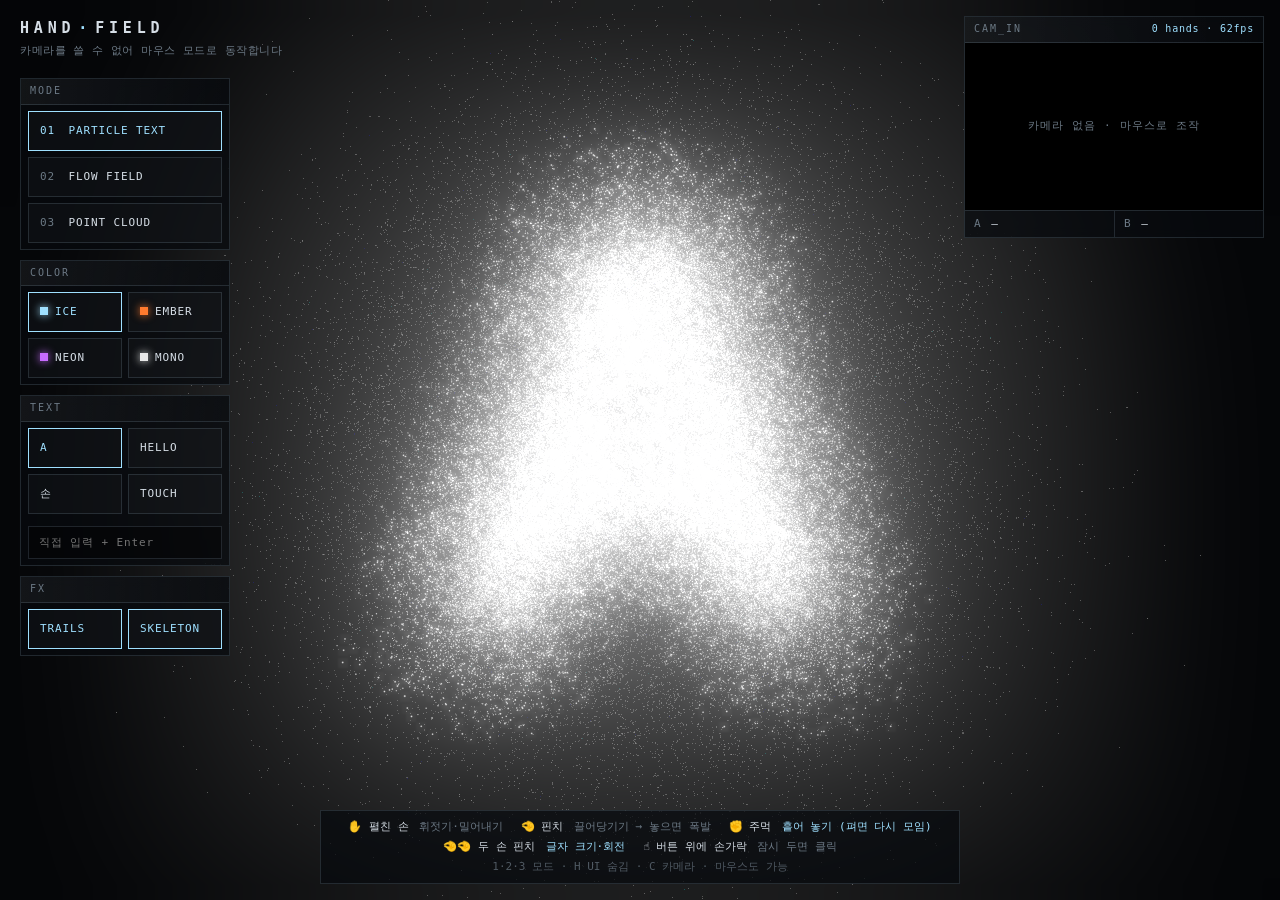
==== index.html @ bd74d1dc "first commit" ====
<!doctype html>
<html lang="ko">
<head>
<meta charset="utf-8">
<meta name="viewport" content="width=device-width, initial-scale=1">
<title>Hand Field</title>
<link rel="stylesheet" href="style.css">
<script type="importmap">
{ "imports": {
    "three": "./vendor/three/three.module.js",
    "three/addons/": "./vendor/three/addons/"
} }
</script>
</head>
<body>
  <div id="stage"></div>
  <canvas id="fx"></canvas>

  <!-- 좌상단: 타이틀 -->
  <header class="hud tl">
    <div class="title">HAND<span>·</span>FIELD</div>
    <div class="sub" id="status">booting…</div>
  </header>

  <!-- 좌측: 손으로 누를 수 있는 컨트롤 (손가락을 올려두면 채워지며 클릭, 또는 핀치로 즉시 클릭) -->
  <nav class="hud left">
    <section class="node">
      <div class="node-h">MODE</div>
      <button class="hbtn" data-mode="text"><b>01</b> PARTICLE TEXT</button>
      <button class="hbtn" data-mode="flow"><b>02</b> FLOW FIELD</button>
      <button class="hbtn" data-mode="cloud"><b>03</b> POINT CLOUD</button>
    </section>
    <section class="node">
      <div class="node-h">COLOR</div>
      <div class="row">
        <button class="hbtn sw" data-pal="ice"><i style="--c:#9fe0ff"></i>ICE</button>
        <button class="hbtn sw" data-pal="ember"><i style="--c:#ff7a2e"></i>EMBER</button>
      </div>
      <div class="row">
        <button class="hbtn sw" data-pal="neon"><i style="--c:#c86bff"></i>NEON</button>
        <button class="hbtn sw" data-pal="mono"><i style="--c:#e8e8e8"></i>MONO</button>
      </div>
    </section>
    <section class="node" id="textNode">
      <div class="node-h">TEXT</div>
      <div class="row">
        <button class="hbtn" data-text="A">A</button>
        <button class="hbtn" data-text="HELLO">HELLO</button>
      </div>
      <div class="row">
        <button class="hbtn" data-text="손">손</button>
        <button class="hbtn" data-text="TOUCH">TOUCH</button>
      </div>
      <input id="txt" maxlength="12" placeholder="직접 입력 + Enter" spellcheck="false">
    </section>
    <section class="node">
      <div class="node-h">FX</div>
      <div class="row">
        <button class="hbtn" data-toggle="trails">TRAILS</button>
        <button class="hbtn" data-toggle="skel">SKELETON</button>
      </div>
    </section>
  </nav>

  <!-- 우상단: 카메라 미리보기 + 손 인식 -->
  <aside class="hud tr" id="cam">
    <div class="node-h"><span>CAM_IN</span><span id="camInfo">— hands</span></div>
    <div class="cam-view" id="camView">
      <video id="vid" playsinline muted></video>
      <canvas id="camFx"></canvas>
      <div class="cam-empty" id="camEmpty">카메라 대기 중</div>
    </div>
    <div class="cam-foot" id="camFoot">
      <div>A <span>—</span></div>
      <div>B <span>—</span></div>
    </div>
  </aside>

  <!-- 하단: 제스처 안내 -->
  <footer class="hud bottom">
    <span><b>✋ 펼친 손</b> 휘젓기·밀어내기</span>
    <span><b>🤏 핀치</b> 끌어당기기 → 놓으면 폭발</span>
    <span><b>✊ 주먹</b> <em id="fistHint">흩어 놓기</em></span>
    <span><b>🤏🤏 두 손 핀치</b> <em id="twoHint">크기·회전</em></span>
    <span><b>☝ 버튼 위에 손가락</b> 잠시 두면 클릭</span>
    <span class="keys">1·2·3 모드 · H UI 숨김 · C 카메라 · 마우스도 가능</span>
  </footer>

  <script type="module" src="main.js"></script>
</body>
</html>
---- style.css ----
:root {
  --bg: #040507;
  --fg: #d6dee6;
  --dim: #6c7985;
  --line: rgba(170, 200, 225, .16);
  --panel: rgba(8, 11, 15, .72);
  --acc: #9fe0ff;
}
* { box-sizing: border-box; }
html, body {
  margin: 0; height: 100%; overflow: hidden;
  background: var(--bg); color: var(--fg);
  font: 11px/1.45 ui-monospace, "Cascadia Mono", Consolas, "Malgun Gothic", monospace;
  -webkit-font-smoothing: antialiased;
}
#stage, #fx { position: fixed; inset: 0; }
#stage canvas { display: block; }
#fx { pointer-events: none; z-index: 20; }
.hud { position: fixed; z-index: 10; transition: opacity .3s; }
body.noui .hud:not(#cam) { opacity: 0; pointer-events: none; }
body.nocam #cam { opacity: 0; pointer-events: none; }

/* 타이틀 */
.tl { top: 18px; left: 20px; }
.title { font-size: 15px; letter-spacing: .32em; font-weight: 700; }
.title span { color: var(--acc); margin: 0 .2em; }
.sub { color: var(--dim); margin-top: 3px; letter-spacing: .05em; }

/* TouchDesigner 노드 느낌 패널 */
.node { background: var(--panel); border: 1px solid var(--line); margin-bottom: 10px; backdrop-filter: blur(6px); }
.node-h {
  display: flex; justify-content: space-between; gap: 8px;
  padding: 5px 9px; border-bottom: 1px solid var(--line);
  color: var(--dim); letter-spacing: .2em; font-size: 10px;
  background: linear-gradient(90deg, rgba(255,255,255,.05), transparent);
}
.node > .hbtn, .node > .row, .node > input { margin: 6px 7px; }
.node > .row { display: flex; gap: 6px; }
.node > .row .hbtn { flex: 1; margin: 0; }

.left { top: 78px; left: 20px; width: 210px; }
.hbtn {
  --dwell: 0;
  position: relative; overflow: hidden; display: block; width: calc(100% - 14px);
  min-height: 40px; padding: 8px 11px; text-align: left;
  background: rgba(255,255,255,.025); border: 1px solid var(--line); color: var(--fg);
  font: inherit; letter-spacing: .08em; cursor: pointer;
  transition: border-color .15s, color .15s, background .15s;
}
.hbtn b { color: var(--dim); font-weight: 400; margin-right: 6px; }
.hbtn::before {
  content: ""; position: absolute; left: 0; top: 0; bottom: 0;
  width: calc(var(--dwell) * 100%); background: var(--acc); opacity: .28; pointer-events: none;
}
.hbtn:hover, .hbtn.hhover { border-color: rgba(255,255,255,.7); background: rgba(255,255,255,.06); }
.hbtn.on { border-color: var(--acc); color: var(--acc); }
.hbtn.on b { color: var(--acc); }
.hbtn.flash { animation: flash .45s ease-out; }
@keyframes flash { from { background: var(--acc); color: #000; } to { background: rgba(255,255,255,.025); } }
.sw i { display: inline-block; width: 8px; height: 8px; margin-right: 7px; background: var(--c); box-shadow: 0 0 8px var(--c); vertical-align: 0; }

#txt {
  width: calc(100% - 14px); padding: 8px 10px; background: rgba(0,0,0,.4);
  border: 1px solid var(--line); color: var(--fg); font: inherit; letter-spacing: .08em; outline: none;
}
#txt:focus { border-color: var(--acc); }
body:not(.m-text) #textNode { display: none; }

/* 우상단 카메라 */
.tr { top: 16px; right: 16px; width: 300px; }
#cam { background: var(--panel); border: 1px solid var(--line); backdrop-filter: blur(6px); }
#camInfo { color: var(--acc); letter-spacing: .08em; }
.cam-view { position: relative; aspect-ratio: 16 / 9; background: #000; overflow: hidden; }
.cam-view video, .cam-view canvas { position: absolute; inset: 0; width: 100%; height: 100%; }
.cam-view video { object-fit: fill; transform: scaleX(-1); opacity: .55; filter: grayscale(.6) contrast(1.1); }
.cam-empty { position: absolute; inset: 0; display: grid; place-items: center; color: var(--dim); letter-spacing: .1em; }
.cam-foot { display: grid; grid-template-columns: 1fr 1fr; border-top: 1px solid var(--line); }
.cam-foot div { padding: 5px 9px; color: var(--dim); }
.cam-foot div + div { border-left: 1px solid var(--line); }
.cam-foot span { color: var(--fg); margin-left: 4px; }

/* 하단 안내 */
.bottom {
  left: 50%; bottom: 16px; transform: translateX(-50%);
  display: flex; flex-wrap: wrap; justify-content: center; gap: 4px 18px;
  max-width: min(1100px, calc(100vw - 32px));
  padding: 8px 14px; background: var(--panel); border: 1px solid var(--line); color: var(--dim);
}
.bottom b { color: var(--fg); font-weight: 400; margin-right: 4px; }
.bottom em { font-style: normal; color: var(--acc); }
.bottom .keys { opacity: .7; }

@media (max-width: 760px) {
  .left { width: 170px; top: 64px; }
  .tr { width: 200px; }
  .bottom .keys { display: none; }
}
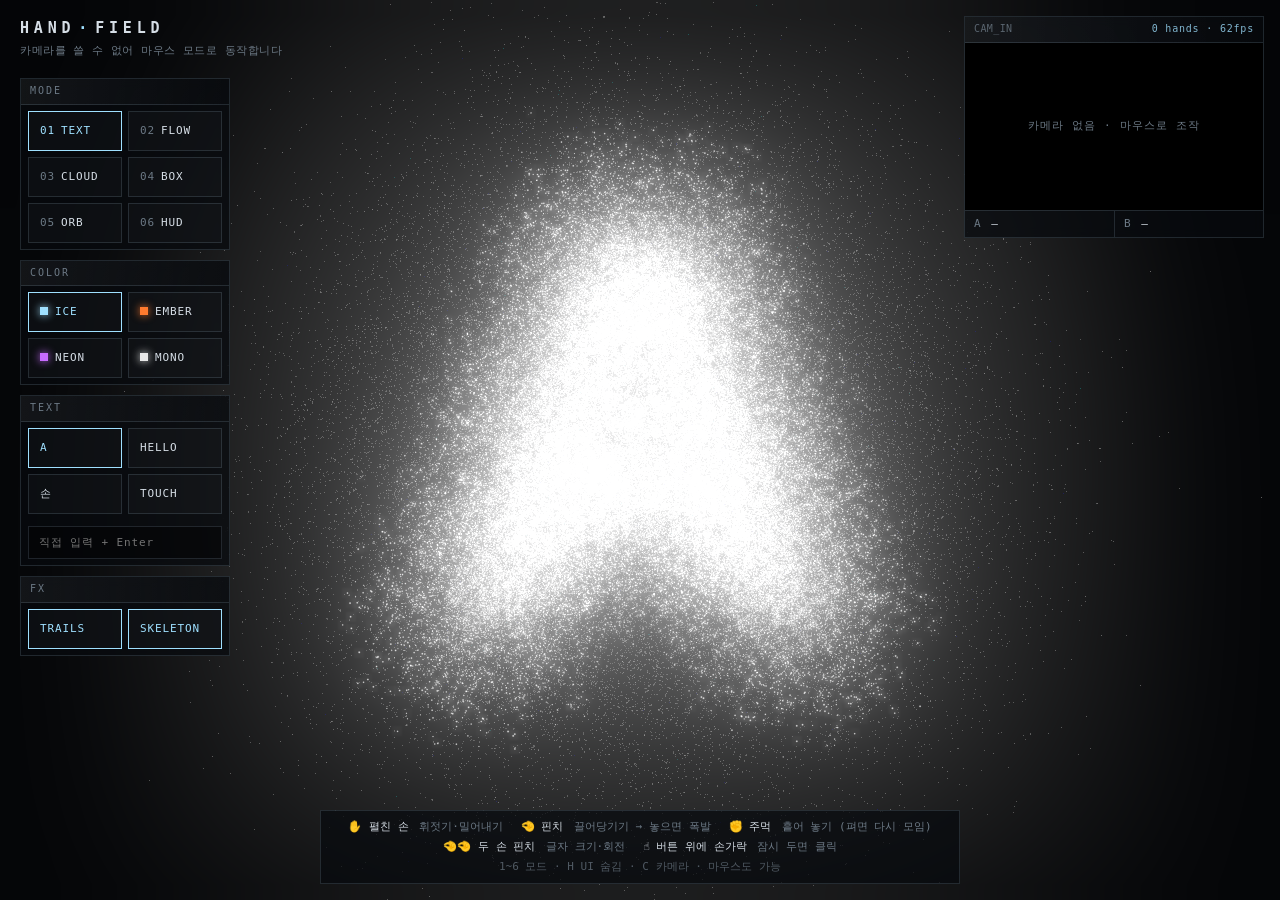
==== commit 860b2c8a: "ai, 화면과 상호작용하는 화면 추가" ====
--- a/index.html
+++ b/index.html
@@ -13,7 +13,9 @@
 </script>
 </head>
 <body>
+  <video id="bgv" playsinline muted></video>
   <div id="stage"></div>
+  <canvas id="vfx"></canvas>
   <canvas id="fx"></canvas>
 
   <!-- 좌상단: 타이틀 -->
@@ -26,9 +28,18 @@
   <nav class="hud left">
     <section class="node">
       <div class="node-h">MODE</div>
-      <button class="hbtn" data-mode="text"><b>01</b> PARTICLE TEXT</button>
-      <button class="hbtn" data-mode="flow"><b>02</b> FLOW FIELD</button>
-      <button class="hbtn" data-mode="cloud"><b>03</b> POINT CLOUD</button>
+      <div class="row">
+        <button class="hbtn" data-mode="text"><b>01</b>TEXT</button>
+        <button class="hbtn" data-mode="flow"><b>02</b>FLOW</button>
+      </div>
+      <div class="row">
+        <button class="hbtn" data-mode="cloud"><b>03</b>CLOUD</button>
+        <button class="hbtn" data-mode="box"><b>04</b>BOX</button>
+      </div>
+      <div class="row">
+        <button class="hbtn" data-mode="orb"><b>05</b>ORB</button>
+        <button class="hbtn" data-mode="hud"><b>06</b>HUD</button>
+      </div>
     </section>
     <section class="node">
       <div class="node-h">COLOR</div>
@@ -53,6 +64,33 @@
       </div>
       <input id="txt" maxlength="12" placeholder="직접 입력 + Enter" spellcheck="false">
     </section>
+    <section class="node" id="boxNode">
+      <div class="node-h">FILTER <span>✊ 주먹 = 다음</span></div>
+      <div class="row">
+        <button class="hbtn" data-filter="mosaic">MOSAIC</button>
+        <button class="hbtn" data-filter="dither">DITHER</button>
+      </div>
+      <div class="row">
+        <button class="hbtn" data-filter="thermal">THERMAL</button>
+        <button class="hbtn" data-filter="ascii">ASCII</button>
+      </div>
+    </section>
+    <section class="node" id="hudNode">
+      <div class="node-h">LAYERS</div>
+      <div class="row">
+        <button class="hbtn" data-layer="bars">BARS</button>
+        <button class="hbtn" data-layer="ticks">TICKS</button>
+      </div>
+      <div class="row">
+        <button class="hbtn" data-layer="rings">RINGS</button>
+        <button class="hbtn" data-layer="labels">LABELS</button>
+      </div>
+      <div class="node-h sub-h">AUDIO</div>
+      <div class="row">
+        <button class="hbtn" data-audio="synth">SYNTH</button>
+        <button class="hbtn" data-audio="mic">MIC</button>
+      </div>
+    </section>
     <section class="node">
       <div class="node-h">FX</div>
       <div class="row">
@@ -76,15 +114,8 @@
     </div>
   </aside>
 
-  <!-- 하단: 제스처 안내 -->
-  <footer class="hud bottom">
-    <span><b>✋ 펼친 손</b> 휘젓기·밀어내기</span>
-    <span><b>🤏 핀치</b> 끌어당기기 → 놓으면 폭발</span>
-    <span><b>✊ 주먹</b> <em id="fistHint">흩어 놓기</em></span>
-    <span><b>🤏🤏 두 손 핀치</b> <em id="twoHint">크기·회전</em></span>
-    <span><b>☝ 버튼 위에 손가락</b> 잠시 두면 클릭</span>
-    <span class="keys">1·2·3 모드 · H UI 숨김 · C 카메라 · 마우스도 가능</span>
-  </footer>
+  <!-- 하단: 제스처 안내 (모드별로 main.js가 채움) -->
+  <footer class="hud bottom" id="hints"></footer>
 
   <script type="module" src="main.js"></script>
 </body>
--- a/style.css
+++ b/style.css
@@ -13,9 +13,20 @@
   font: 11px/1.45 ui-monospace, "Cascadia Mono", Consolas, "Malgun Gothic", monospace;
   -webkit-font-smoothing: antialiased;
 }
-#stage, #fx { position: fixed; inset: 0; }
+#stage, #fx, #vfx, #bgv { position: fixed; inset: 0; }
 #stage canvas { display: block; }
 #fx { pointer-events: none; z-index: 20; }
+
+/* 04~06: 웹캠 배경 + 그 위 합성 */
+#bgv { z-index: 0; width: 100%; height: 100%; object-fit: cover; transform: scaleX(-1); display: none; background: #000; }
+#stage { z-index: 1; }
+#vfx { z-index: 5; pointer-events: none; }
+body.vmode #bgv { display: block; }
+body.vmode #stage { mix-blend-mode: screen; }       /* 검정 = 투명처럼, 파티클은 빛처럼 더해짐 */
+body.m-box #stage, body.m-hud #stage { visibility: hidden; }
+body.m-orb #bgv { filter: brightness(.3) saturate(.7); }
+body.m-hud #bgv { filter: brightness(.55) saturate(.6) contrast(1.05); }
+body.vmode #cam { opacity: 0; pointer-events: none; }  /* display:none 이면 인식용 video가 멈출 수 있어 투명 처리 */
 .hud { position: fixed; z-index: 10; transition: opacity .3s; }
 body.noui .hud:not(#cam) { opacity: 0; pointer-events: none; }
 body.nocam #cam { opacity: 0; pointer-events: none; }
@@ -65,6 +76,10 @@
 }
 #txt:focus { border-color: var(--acc); }
 body:not(.m-text) #textNode { display: none; }
+body:not(.m-box) #boxNode { display: none; }
+body:not(.m-hud) #hudNode { display: none; }
+.node-h.sub-h { border-top: 1px solid var(--line); }
+.node-h span { letter-spacing: .04em; opacity: .8; }
 
 /* 우상단 카메라 */
 .tr { top: 16px; right: 16px; width: 300px; }
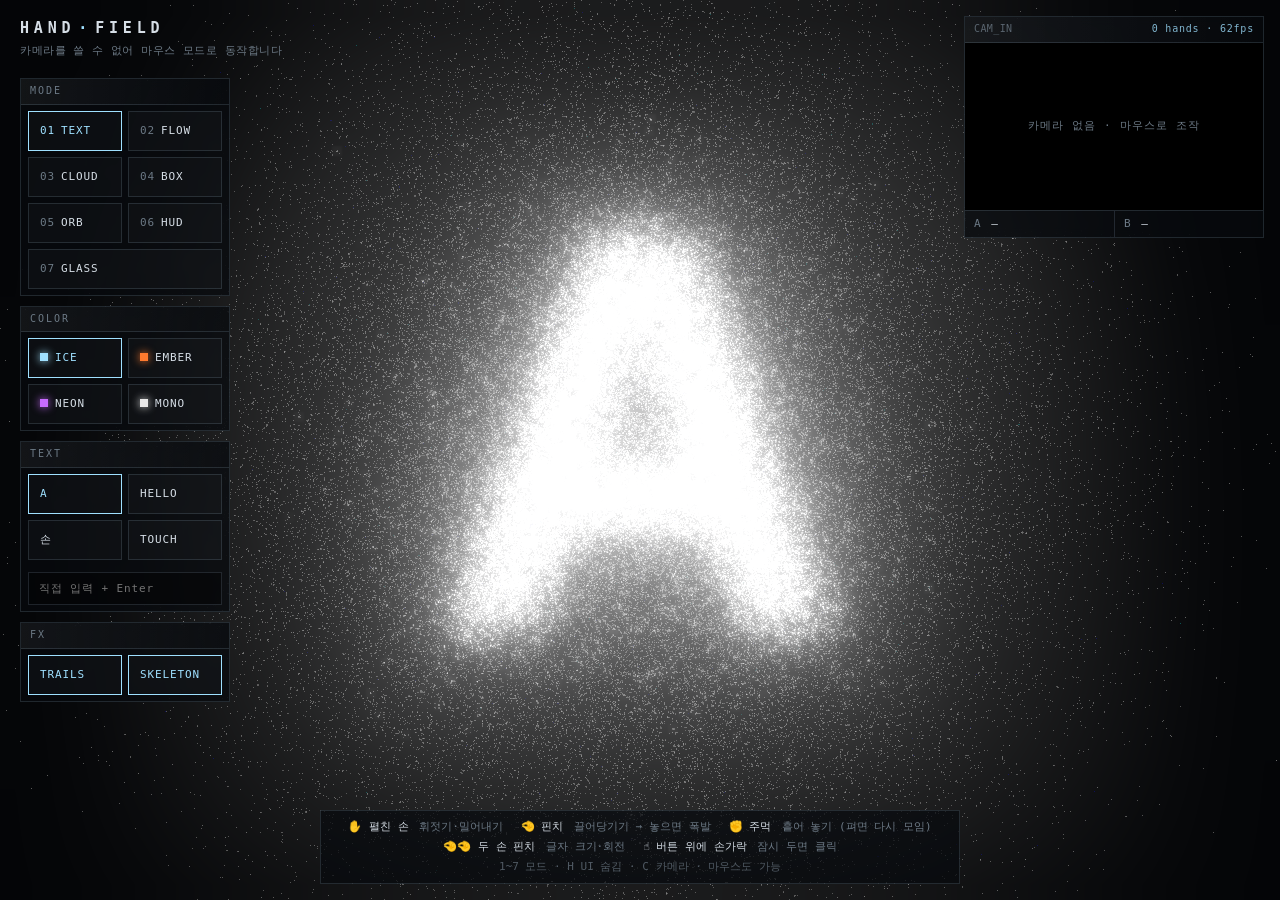
==== commit d6170205: "HAND·FIELD: 07 GLASS 모드 추가 — 두 손으로 드는 유리·거울 조각 손으로 유리 조각을 들고 있는 것처럼, 조각 안에는 주변 장면이 뒤집혀 비치고 가장자리에는 빨강" ====
--- a/index.html
+++ b/index.html
@@ -40,6 +40,9 @@
         <button class="hbtn" data-mode="orb"><b>05</b>ORB</button>
         <button class="hbtn" data-mode="hud"><b>06</b>HUD</button>
       </div>
+      <div class="row">
+        <button class="hbtn" data-mode="glass"><b>07</b>GLASS</button>
+      </div>
     </section>
     <section class="node">
       <div class="node-h">COLOR</div>
@@ -73,6 +76,16 @@
       <div class="row">
         <button class="hbtn" data-filter="thermal">THERMAL</button>
         <button class="hbtn" data-filter="ascii">ASCII</button>
+      </div>
+    </section>
+    <section class="node" id="glassNode">
+      <div class="node-h">GLASS <span>✊ 주먹 = 다음</span></div>
+      <div class="row">
+        <button class="hbtn" data-glass="mirror">MIRROR</button>
+        <button class="hbtn" data-glass="prism">PRISM</button>
+      </div>
+      <div class="row">
+        <button class="hbtn" data-glass="negative">NEGATIVE</button>
       </div>
     </section>
     <section class="node" id="hudNode">
--- a/style.css
+++ b/style.css
@@ -23,7 +23,7 @@
 #vfx { z-index: 5; pointer-events: none; }
 body.vmode #bgv { display: block; }
 body.vmode #stage { mix-blend-mode: screen; }       /* 검정 = 투명처럼, 파티클은 빛처럼 더해짐 */
-body.m-box #stage, body.m-hud #stage { visibility: hidden; }
+body.m-box #stage, body.m-hud #stage, body.m-glass #stage { visibility: hidden; }
 body.m-orb #bgv { filter: brightness(.3) saturate(.7); }
 body.m-hud #bgv { filter: brightness(.55) saturate(.6) contrast(1.05); }
 body.vmode #cam { opacity: 0; pointer-events: none; }  /* display:none 이면 인식용 video가 멈출 수 있어 투명 처리 */
@@ -78,6 +78,7 @@
 body:not(.m-text) #textNode { display: none; }
 body:not(.m-box) #boxNode { display: none; }
 body:not(.m-hud) #hudNode { display: none; }
+body:not(.m-glass) #glassNode { display: none; }
 .node-h.sub-h { border-top: 1px solid var(--line); }
 .node-h span { letter-spacing: .04em; opacity: .8; }
 
